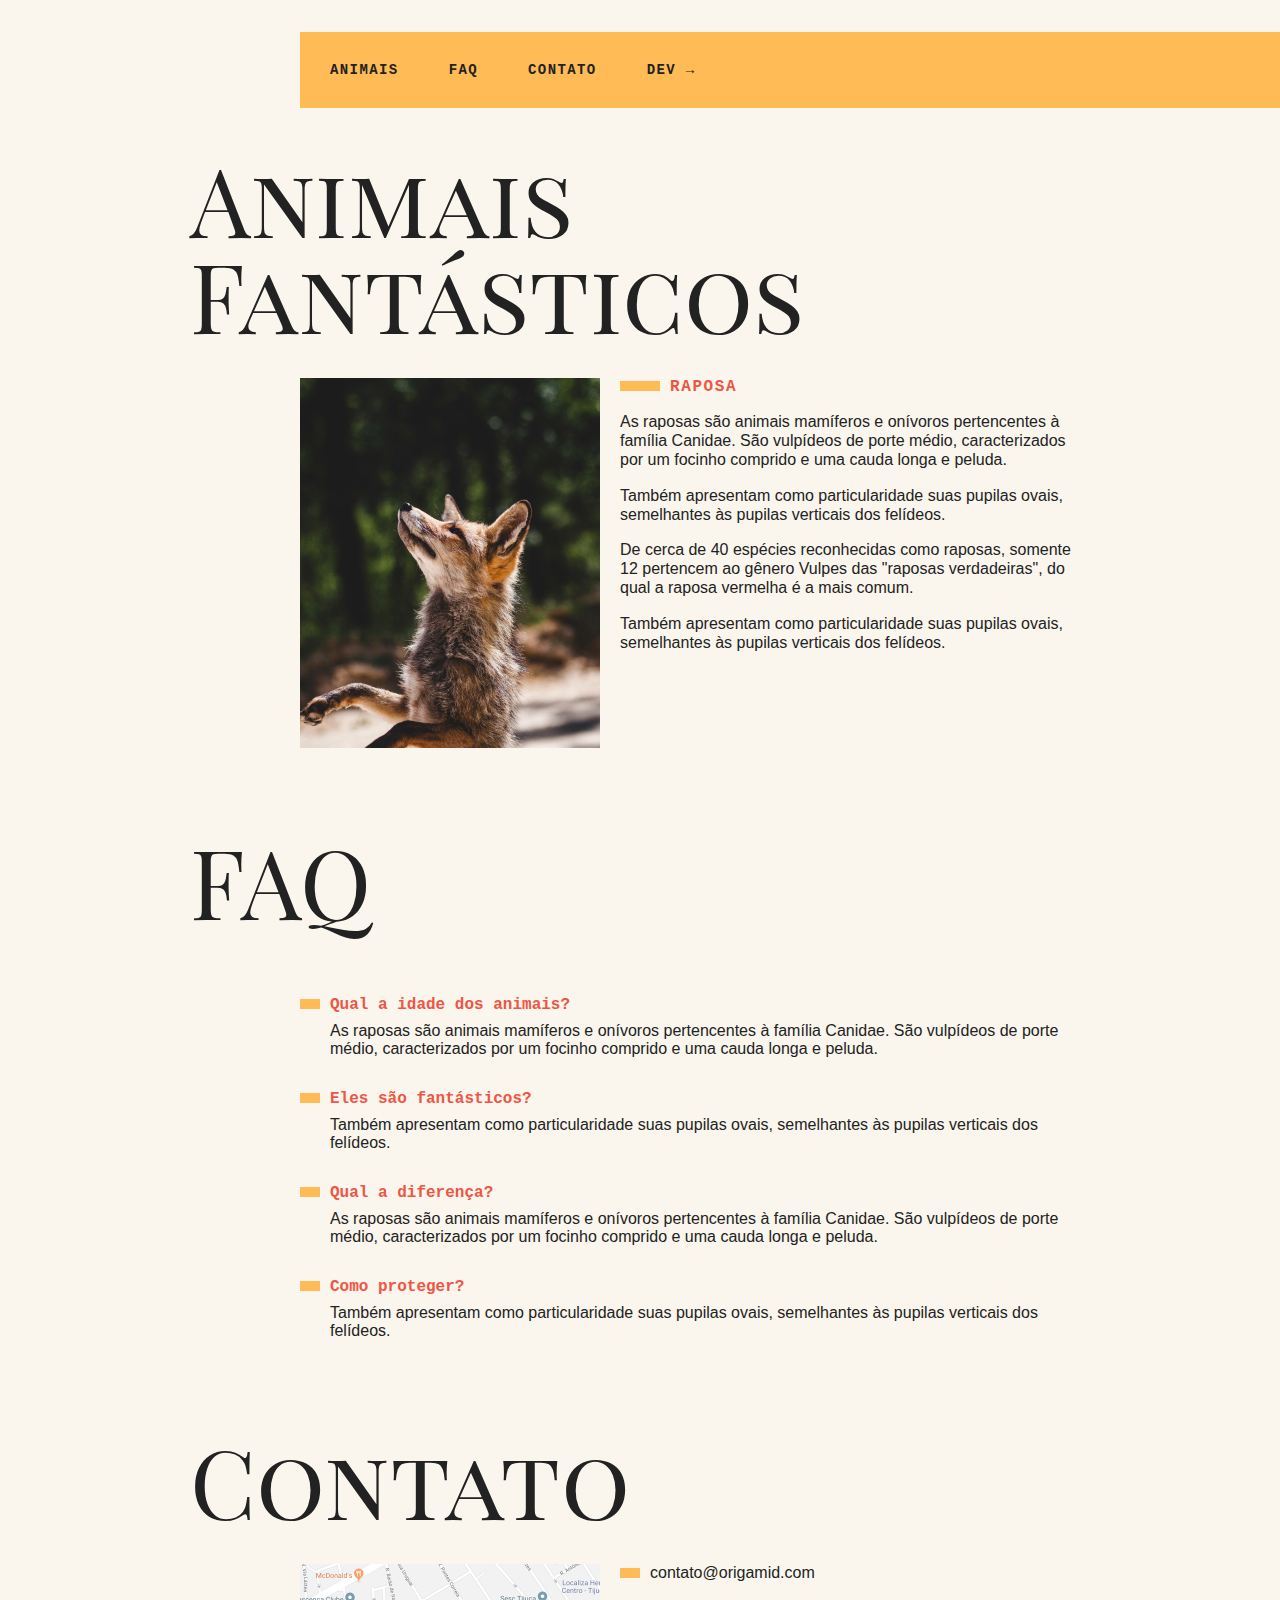
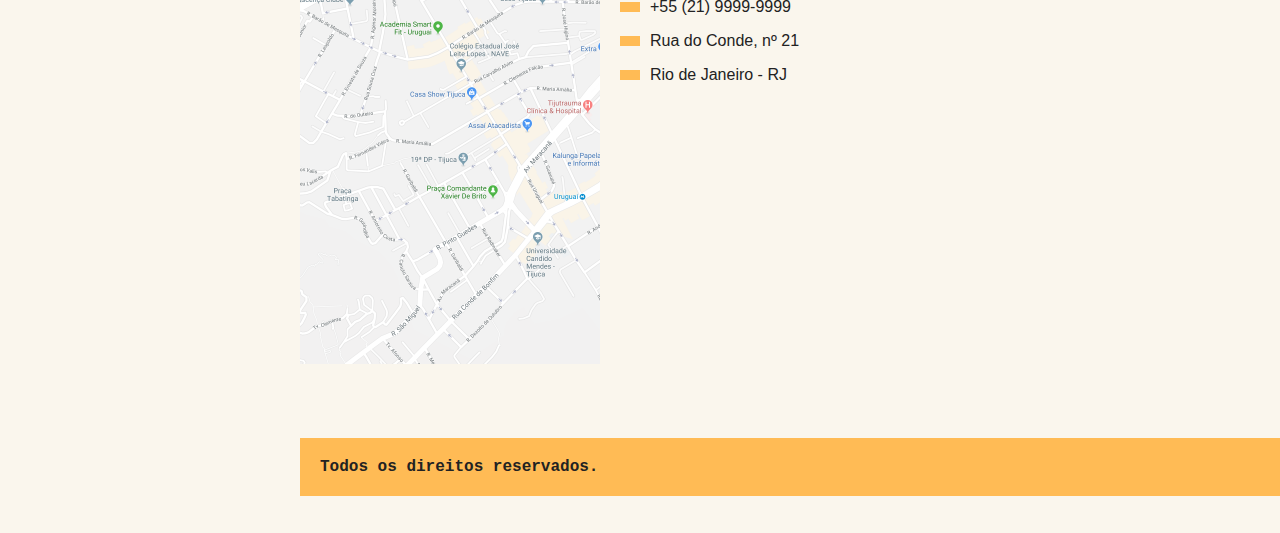
==== navegação-por-tabs/index.html @ f2e2718b "navegação por tabs" ====
<!DOCTYPE html>
<html>

<head>
  <meta charset="utf-8" />
  <meta http-equiv="X-UA-Compatible" content="IE=edge">
  <title>Animais Fantásticos</title>
  <meta name="viewport" content="width=device-width, initial-scale=1">
  <link href="https://fonts.googleapis.com/css?family=Playfair+Display+SC" rel="stylesheet">
  <link rel="stylesheet" type="text/css" href="css/style.css" />
</head>

<body>
  <nav class="menu">
    <ul>
      <li><a href="#animais">Animais</a></li>
      <li><a href="#faq">Faq</a></li>
      <li><a href="#contato">Contato</a></li>
      <li><a href="https://www.origamid.com/">Dev →</a></li>
    </ul>
  </nav>
  <section class="grid-section animais" id="animais">
    <h1 class="titulo">Animais Fantásticos</h1>
    <ul class="animais-lista js-tabmenu">
      <li>
        <img src="img/imagem1.jpg" alt="oi">
      </li>
      <li>
        <img src="img/imagem2.jpg">
      </li>
      <li>
        <img src="img/imagem3.jpg">
      </li>
      <li>
        <img src="img/imagem4.jpg">
      </li>
      <li>
        <img src="img/imagem5.jpg">
      </li>
      <li>
        <img src="img/imagem6.jpg">
      </li>
    </ul>
    <div class="animais-descricao js-tabcontent">
      <section>
        <h2>Raposa</h2>
        <p>As raposas são animais mamíferos e onívoros pertencentes à família Canidae. São vulpídeos de porte médio, caracterizados
          por um focinho comprido e uma cauda longa e peluda.</p>
        <p>Também apresentam como particularidade suas pupilas ovais, semelhantes às pupilas verticais dos felídeos.</p>
        <p>De cerca de 40 espécies reconhecidas como raposas, somente 12 pertencem ao gênero Vulpes das "raposas verdadeiras", do
          qual a raposa vermelha é a mais comum.</p>
        <p>Também apresentam como particularidade suas pupilas ovais, semelhantes às pupilas verticais dos felídeos.</p>
      </section>

      <section>
        <h2>Esquilo</h2>
        <p>As raposas são animais mamíferos e onívoros pertencentes à família Canidae. São vulpídeos de porte médio, caracterizados
          por um focinho comprido e uma cauda longa e peluda.</p>
        <p>Também apresentam como particularidade suas pupilas ovais, semelhantes às pupilas verticais dos felídeos.</p>
        <p>De cerca de 40 espécies reconhecidas como raposas, somente 12 pertencem ao gênero Vulpes das "raposas verdadeiras", do
          qual a raposa vermelha é a mais comum.</p>
        <p>Também apresentam como particularidade suas pupilas ovais, semelhantes às pupilas verticais dos felídeos.</p>
      </section>
      <section>
        <h2>Urso</h2>
        <p>As raposas são animais mamíferos e onívoros pertencentes à família Canidae. São vulpídeos de porte médio, caracterizados
          por um focinho comprido e uma cauda longa e peluda.</p>
        <p>Também apresentam como particularidade suas pupilas ovais, semelhantes às pupilas verticais dos felídeos.</p>
        <p>De cerca de 40 espécies reconhecidas como raposas, somente 12 pertencem ao gênero Vulpes das "raposas verdadeiras", do
          qual a raposa vermelha é a mais comum.</p>
        <p>Também apresentam como particularidade suas pupilas ovais, semelhantes às pupilas verticais dos felídeos.</p>
      </section>
      <section>
        <h2>Lobo</h2>
        <p>As raposas são animais mamíferos e onívoros pertencentes à família Canidae. São vulpídeos de porte médio, caracterizados
          por um focinho comprido e uma cauda longa e peluda.</p>
        <p>Também apresentam como particularidade suas pupilas ovais, semelhantes às pupilas verticais dos felídeos.</p>
        <p>De cerca de 40 espécies reconhecidas como raposas, somente 12 pertencem ao gênero Vulpes das "raposas verdadeiras", do
          qual a raposa vermelha é a mais comum.</p>
        <p>Também apresentam como particularidade suas pupilas ovais, semelhantes às pupilas verticais dos felídeos.</p>
      </section>
      <section>
        <h2>Macaco</h2>
        <p>As raposas são animais mamíferos e onívoros pertencentes à família Canidae. São vulpídeos de porte médio, caracterizados
          por um focinho comprido e uma cauda longa e peluda.</p>
        <p>Também apresentam como particularidade suas pupilas ovais, semelhantes às pupilas verticais dos felídeos.</p>
        <p>De cerca de 40 espécies reconhecidas como raposas, somente 12 pertencem ao gênero Vulpes das "raposas verdadeiras", do
          qual a raposa vermelha é a mais comum.</p>
        <p>Também apresentam como particularidade suas pupilas ovais, semelhantes às pupilas verticais dos felídeos.</p>
      </section>
      <section>
        <h2>Leão</h2>
        <p>As raposas são animais mamíferos e onívoros pertencentes à família Canidae. São vulpídeos de porte médio, caracterizados
          por um focinho comprido e uma cauda longa e peluda.</p>
        <p>Também apresentam como particularidade suas pupilas ovais, semelhantes às pupilas verticais dos felídeos.</p>
        <p>De cerca de 40 espécies reconhecidas como raposas, somente 12 pertencem ao gênero Vulpes das "raposas verdadeiras", do
          qual a raposa vermelha é a mais comum.</p>
        <p>Também apresentam como particularidade suas pupilas ovais, semelhantes às pupilas verticais dos felídeos.</p>
      </section>
    </div>
  </section>

  <section class="grid-section faq" id="faq">
    <h1 class="titulo">FAQ</h1>
    <dl class="faq-lista">
      <dt>Qual a idade dos animais?</dt>
      <dd>As raposas são animais mamíferos e onívoros pertencentes à família Canidae. São vulpídeos de porte médio, caracterizados por um focinho comprido e uma cauda longa e peluda.</dd>
      <dt>Eles são fantásticos?</dt>
      <dd>Também apresentam como particularidade suas pupilas ovais, semelhantes às pupilas verticais dos felídeos.</dd>
      <dt>Qual a diferença?</dt>
      <dd>As raposas são animais mamíferos e onívoros pertencentes à família Canidae. São vulpídeos de porte médio, caracterizados por um focinho comprido e uma cauda longa e peluda.</dd>
      <dt>Como proteger?</dt>
      <dd>Também apresentam como particularidade suas pupilas ovais, semelhantes às pupilas verticais dos felídeos.</dd>
    </dl>
  </section>

  <section class="grid-section contato" id="contato">
    <h1 class="titulo">Contato</h1>
    <div class="mapa">
      <img src="img/mapa.png">
    </div>
    <ul class="dados">
      <li>contato@origamid.com</li>
      <li>+55 (21) 9999-9999</li>
      <li>Rua do Conde, nº 21</li>
      <li>Rio de Janeiro - RJ</li>
    </ul>
  </section>

  <footer class="copy">
    <p>Todos os direitos reservados.</p>
  </footer>

  <script src="script.js"></script>
</body>

</html>
---- navegação-por-tabs/css/style.css ----
body, h1, h2, ul, li, p, dd, dt, dl {
  margin: 0px;
  padding: 0px;
}

img {
  display: block;
  max-width: 100%;
}

ul {
  list-style: none;
}

body {
  background: #faf6ed;
  color: #222;
  -webkit-font-smoothing: antialiased;
  display: grid;
  grid-template-columns: 1fr 120px minmax(300px, 800px) 1fr;
}


.menu {
  grid-column: 3 / 5;
  margin-top: 2rem;
  margin-bottom: 2rem;
  background: #FB5;
}

.menu ul {
  display: flex;
  flex-wrap: wrap;
  padding: 10px;
}

.menu li a {
  display: block;
  padding: 20px;
  margin-right: 10px;
  color: #222;
  text-decoration: none;
  font-family: 'IBM Plex Mono', monospace;
  font-weight: bold;
  text-transform: uppercase;
  font-size: 0.875rem;
  letter-spacing: .1em;
}

.grid-section {
  grid-column: 2 / 4;
  width: 100%;
  box-sizing: border-box;
  padding: 10px;
  display: grid;
  grid-template-columns: 90px 300px 1fr;
  grid-gap: 20px;
  margin-bottom: 4rem;
}

.titulo {
  font-family: 'Playfair Display SC', georgia;
  font-size: 6rem;
  line-height: 1;
  font-weight: 400;
  margin-bottom: 1rem;
  grid-column: 1 / 4;
}

.animais h2 {
  font-family: 'IBM Plex Mono', monospace;
  font-size: 1rem;
  text-transform: uppercase;
  letter-spacing: .1em;
  margin-bottom: 1rem;
  color: #E54;
}

.animais h2::before {
  content: '';
  display: inline-block;
  width: 40px;
  height: 10px;
  margin-right: 10px;
  background: #FB5;
}

.animais p {
  font-family: Helvetica, Arial;
  line-height: 1.2;
  margin-bottom: 1rem;
}

.animais-lista {
  height: 370px;
  overflow-y: scroll;
  grid-column: 2;
}


.animais-lista::-webkit-scrollbar {
  width: 18px;
}

.animais-lista::-webkit-scrollbar-thumb {
  background: #FB5;
  border-left: 4px solid #faf6ed;
  border-right: 4px solid #faf6ed;
}

.animais-lista::-webkit-scrollbar-track {
  background: #faf6ed;
}

.animais-descricao {
  grid-column: 3;
}

.animais-descricao section {
  margin-bottom: 3rem;
}

.faq-lista {
  grid-column: 2 / 4
}

.faq-lista dt {
  font-family: 'IBM Plex Mono', monospace;
  font-weight: bold;
  margin-top: 2rem;
  margin-bottom: .5rem;
  color: #E54;
}

.faq-lista dt::before {
  content: '';
  display: inline-block;
  width: 20px;
  height: 10px;
  margin-right: 10px;
  background: #FB5;
}

.faq-lista dd {
  font-family: Helvetica, Arial;
  margin-bottom: .5rem;
  margin-left: 30px;
}

.mapa {
  grid-column: 2;
}

.dados {
  grid-column: 3;
}

.dados li {
  margin-bottom: 1rem;
  font-family: Helvetica, Arial;
}

.dados li::before {
  content: '';
  display: inline-block;
  width: 20px;
  height: 10px;
  margin-right: 10px;
  background: #FB5;
}

.copy {
  grid-column: 3/5;
  margin-bottom: 2rem;
  background: #FB5;
}

.copy p {
  padding: 20px;
  font-family: 'IBM Plex Mono', monospace;
  font-weight: bold;
}

@media (max-width: 700px) {
  body {
    grid-template-columns: 1fr;
  }
  .menu, .grid-section, .copy {
    grid-column: 1;
  }
  .grid-section {
    grid-template-columns: 100px 1fr;
    grid-gap: 10px;
  }
  .animais-lista {
    grid-column: 1;
  }
  .faq-lista, .dados, .mapa {
    grid-column: 1 / 3;
  }
  .grid-section h1 {
    font-size: 3rem;
  }
  .menu {
    margin-top: 0px;
  }
  .copy {
    margin-bottom: 0px;
  }
}

.fonte-aumentada{
  font-size: 36px;
}

.js-tabcontent section{
  display: none;
}

.js-tabcontent section.ativo{
  display: block !important;
  animation: show 1s forwards;
}

@keyframes show{
  from{
    opacity: 0;
    transform: translate3d(-30px, 0, 0);
  }
  to{
    opacity: 1;
    transform: translate3d(0px, 0, 0);
  }

}

.js-tabmenu li{
  cursor: pointer;
}
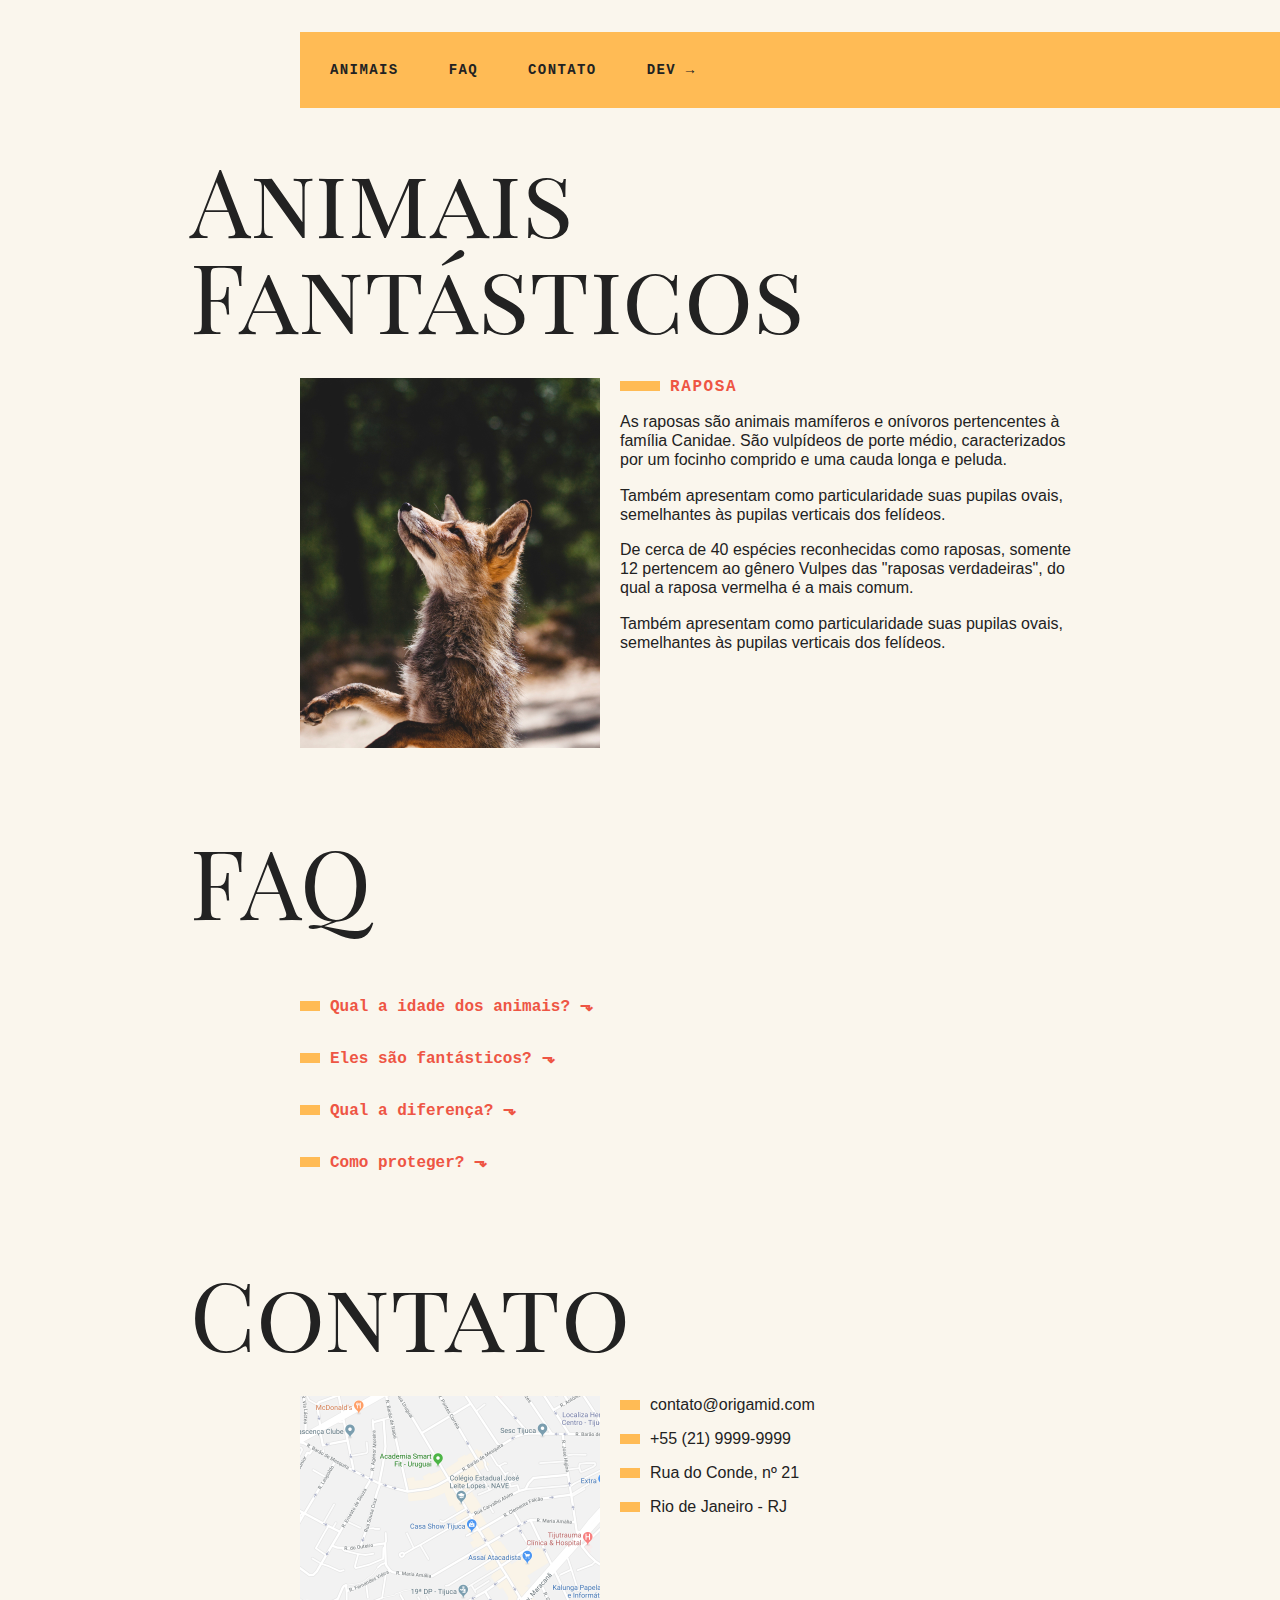
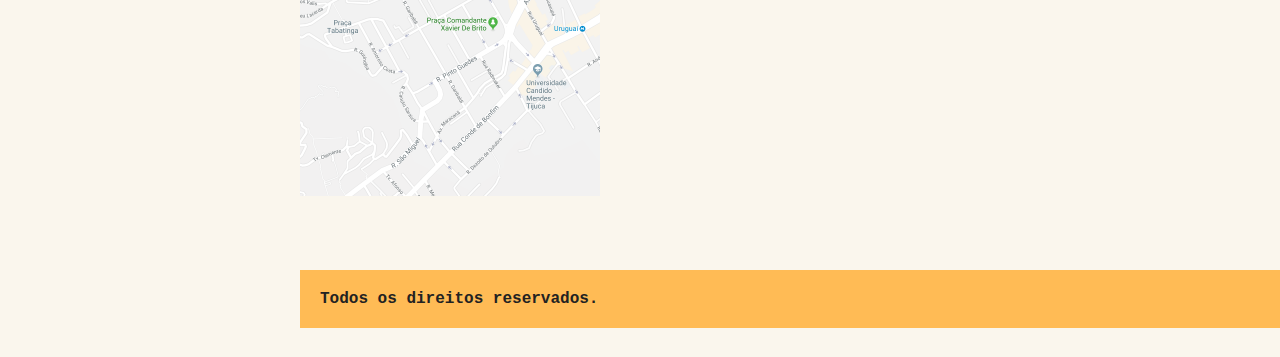
==== commit 77a469f9: "scroll suave" ====
--- a/navegação-por-tabs/index.html
+++ b/navegação-por-tabs/index.html
@@ -11,7 +11,7 @@
 </head>
 
 <body>
-  <nav class="menu">
+  <nav class="menu js-menu">
     <ul>
       <li><a href="#animais">Animais</a></li>
       <li><a href="#faq">Faq</a></li>
@@ -102,7 +102,7 @@
 
   <section class="grid-section faq" id="faq">
     <h1 class="titulo">FAQ</h1>
-    <dl class="faq-lista">
+    <dl class="faq-lista js-accordion">
       <dt>Qual a idade dos animais?</dt>
       <dd>As raposas são animais mamíferos e onívoros pertencentes à família Canidae. São vulpídeos de porte médio, caracterizados por um focinho comprido e uma cauda longa e peluda.</dd>
       <dt>Eles são fantásticos?</dt>
--- a/navegação-por-tabs/css/style.css
+++ b/navegação-por-tabs/css/style.css
@@ -130,6 +130,7 @@
   margin-top: 2rem;
   margin-bottom: .5rem;
   color: #E54;
+  cursor: pointer;
 }
 
 .faq-lista dt::before {
@@ -141,10 +142,38 @@
   background: #FB5;
 }
 
+.js-accordion dt::after{
+  content: '⬎';
+  margin-left: 10px;
+}
+
+.js-accordion dt.ativo::after{
+  content: '⬏';
+  margin-left: 10px;
+}
+
 .faq-lista dd {
   font-family: Helvetica, Arial;
   margin-bottom: .5rem;
   margin-left: 30px;
+  display: none;
+}
+
+.faq-lista dd.ativo{
+  display: block;
+  animation: down 1s forwards;
+}
+
+@keyframes down{
+  from{
+    opacity: 0;
+    max-height: 0;
+  }
+  to{
+    opacity: 1;
+    max-height: 200px;
+  }
+
 }
 
 .mapa {
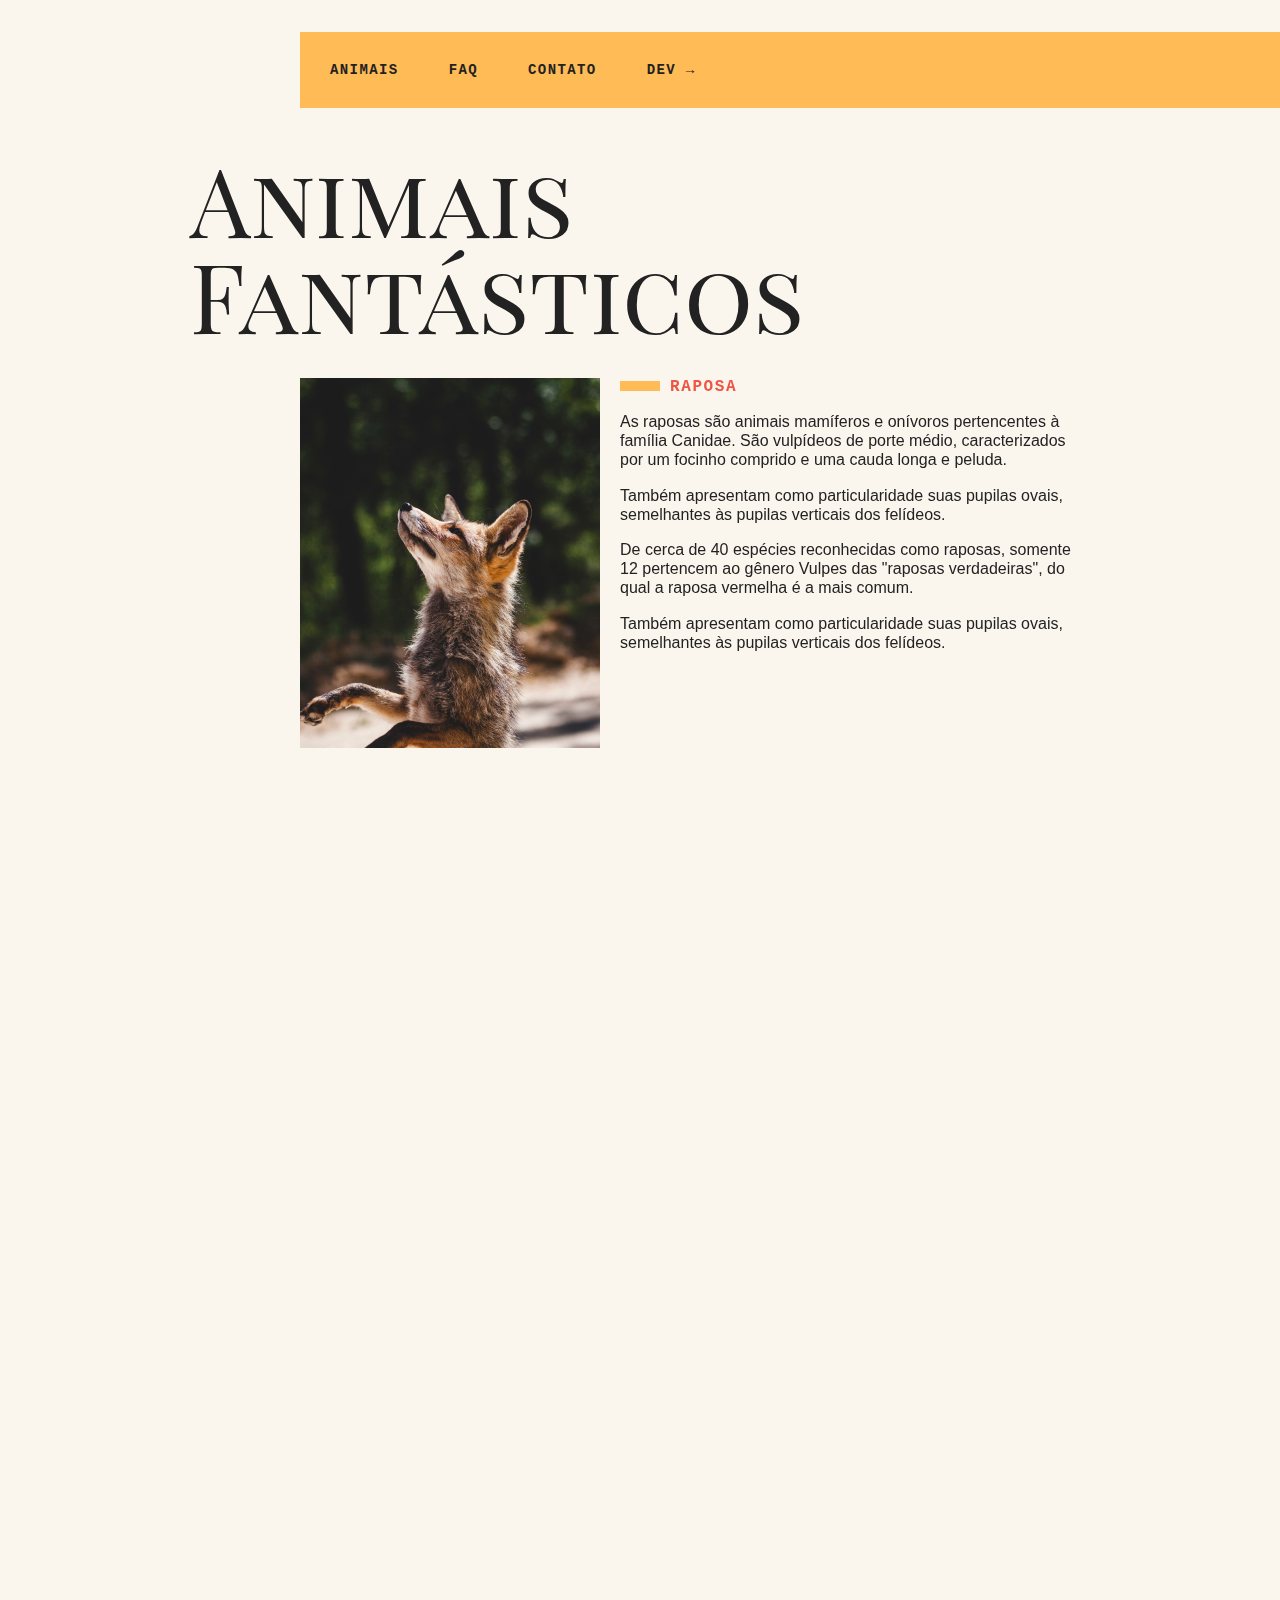
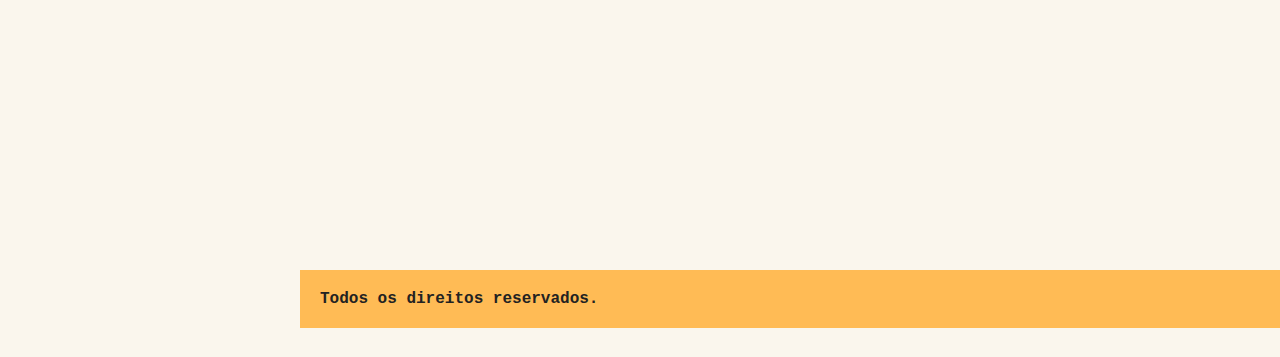
==== commit fe567dde: "scroll animação" ====
--- a/navegação-por-tabs/index.html
+++ b/navegação-por-tabs/index.html
@@ -19,7 +19,7 @@
       <li><a href="https://www.origamid.com/">Dev →</a></li>
     </ul>
   </nav>
-  <section class="grid-section animais" id="animais">
+  <section class="grid-section animais js-scroll js-scroll" id="animais">
     <h1 class="titulo">Animais Fantásticos</h1>
     <ul class="animais-lista js-tabmenu">
       <li>
@@ -100,7 +100,7 @@
     </div>
   </section>
 
-  <section class="grid-section faq" id="faq">
+  <section class="grid-section faq js-scroll" id="faq">
     <h1 class="titulo">FAQ</h1>
     <dl class="faq-lista js-accordion">
       <dt>Qual a idade dos animais?</dt>
@@ -114,7 +114,7 @@
     </dl>
   </section>
 
-  <section class="grid-section contato" id="contato">
+  <section class="grid-section contato js-scroll" id="contato">
     <h1 class="titulo">Contato</h1>
     <div class="mapa">
       <img src="img/mapa.png">
--- a/navegação-por-tabs/css/style.css
+++ b/navegação-por-tabs/css/style.css
@@ -265,4 +265,15 @@
 
 .js-tabmenu li{
   cursor: pointer;
+}
+
+.js-scroll{
+  opacity: 0;
+  transform: translate3d(-30px, 0, 0);
+}
+
+.js-scroll.ativo{
+  opacity: 1;
+  transform: translate3d(0, 0, 0);
+  transition: .3s;
 }